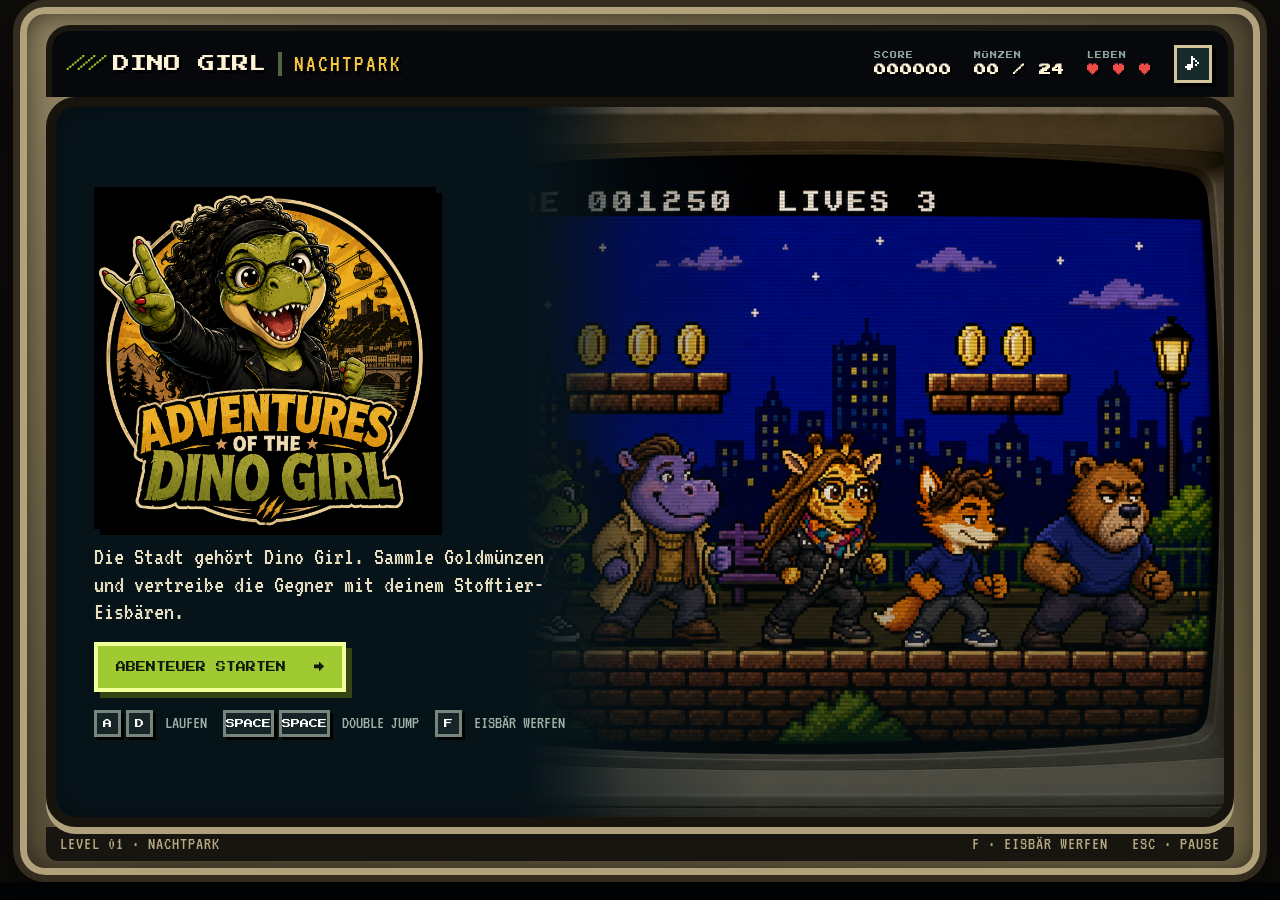
==== index.html @ 352bc821 "Initial Dino Girl game project" ====
<!doctype html>
<html lang="de">
<head>
  <meta charset="utf-8">
  <meta name="viewport" content="width=device-width,initial-scale=1,viewport-fit=cover">
  <meta name="theme-color" content="#071f28">
  <title>Adventures of the Dino Girl – Nachtpark</title>
  <meta name="description" content="Dino Girls nächtliches Stadt-Abenteuer mit Goldmünzen und Stofftier-Eisbär.">
  <link rel="preconnect" href="https://fonts.googleapis.com">
  <link rel="preconnect" href="https://fonts.gstatic.com" crossorigin>
  <link href="https://fonts.googleapis.com/css2?family=Press+Start+2P&family=VT323&display=swap" rel="stylesheet">
  <link rel="stylesheet" href="style.css">
</head>
<body>
  <main class="game-shell">
    <header class="topbar">
      <a class="brand" href="#" aria-label="Dino Girl Startseite">
        <span class="brand-claw">///</span>
        <span>DINO GIRL</span>
        <small>NACHTPARK</small>
      </a>
      <div class="hud" aria-live="polite">
        <div><span class="hud-label">SCORE</span><strong id="score">000000</strong></div>
        <div><span class="hud-label">MÜNZEN</span><strong id="crystals">00 / 00</strong></div>
        <div><span class="hud-label">LEBEN</span><strong id="hearts">♥ ♥ ♥</strong></div>
        <button id="soundBtn" class="icon-btn" aria-label="Ton umschalten">♪</button>
      </div>
    </header>

    <section class="stage" aria-label="Spielfeld">
      <canvas id="game" width="1280" height="720" tabindex="0" aria-label="Dino Girl Jump-and-Run"></canvas>

      <div id="startScreen" class="screen start-screen">
        <div class="start-copy">
          <img class="title-graphic" src="img/dino-girl-title.png" alt="Adventures of the Dino Girl">
          <p class="lead">Die Stadt gehört Dino Girl. Sammle Goldmünzen und vertreibe die Gegner mit deinem Stofftier-Eisbären.</p>
          <button id="startBtn" class="primary-btn">ABENTEUER STARTEN <span>→</span></button>
          <div class="key-hints">
            <span><kbd>A</kbd><kbd>D</kbd> LAUFEN</span>
            <span><kbd>SPACE</kbd><kbd>SPACE</kbd> DOUBLE JUMP</span>
            <span><kbd>F</kbd> EISBÄR WERFEN</span>
          </div>
        </div>
        <div class="start-art" role="img" aria-label="Dino Girl und ihre Gegner in einer nächtlichen Retro-Stadt"></div>
      </div>

      <div id="pauseScreen" class="screen compact hidden">
        <div class="panel">
          <p class="eyebrow">KURZE VERSCHNAUFPAUSE</p>
          <h2>PAUSE</h2>
          <button id="resumeBtn" class="primary-btn">WEITERSPIELEN</button>
          <button id="restartBtn" class="text-btn">LEVEL NEU STARTEN</button>
        </div>
      </div>

      <div id="winScreen" class="screen compact hidden">
        <div class="panel win-panel">
          <div class="win-badge">★</div>
          <p class="eyebrow">DAS NEST IST GERETTET!</p>
          <h2>SAURIER-STARK!</h2>
          <p id="winStats">Du hast den Nachtpark geschafft.</p>
          <button id="againBtn" class="primary-btn">NOCHMAL SPIELEN</button>
        </div>
      </div>

      <button id="pauseBtn" class="pause-btn hidden" aria-label="Spiel pausieren">Ⅱ</button>
      <div class="objective">ZIEL <span id="objectiveText">Durchquere den Nachtpark →</span></div>
      <div id="toast" class="toast hidden"></div>

      <div class="touch-controls" aria-label="Touch-Steuerung">
        <button id="leftBtn" aria-label="Nach links">←</button>
        <button id="rightBtn" aria-label="Nach rechts">→</button>
        <button id="throwBtn" class="throw" aria-label="Stofftier-Eisbär werfen">BÄR</button>
        <button id="jumpBtn" class="jump" aria-label="Springen">↑</button>
      </div>
    </section>
    <footer><span id="zoneName">LEVEL 01 · NACHTPARK</span><span>F · EISBÄR WERFEN &nbsp; ESC · PAUSE</span></footer>
  </main>
  <script src="js/jump.js"></script>
</body>
</html>
---- style.css ----
:root{--ink:#071229;--black:#020407;--cream:#fff3d5;--lime:#9fca31;--amber:#f7c742;--coral:#ef4b45;--teal:#173ea0;--line:#d5c59b}
*{box-sizing:border-box}
html,body{margin:0;min-height:100%;background:var(--black);color:var(--cream);font-family:"Press Start 2P",monospace}
body{display:grid;place-items:center;overflow:hidden;background:radial-gradient(circle at 50% 25%,#2a2419,#0e0d0a 72%)}
button{font:inherit}
.game-shell{width:min(98vw,1500px);height:min(98vh,1050px);display:grid;grid-template-rows:72px minmax(0,1fr) 34px;padding:18px 26px 14px;background:linear-gradient(145deg,#958664,#544a34 55%,#756849);border:7px solid #332c1f;border-radius:32px;box-shadow:inset 0 0 0 7px #b2a27b,inset 0 0 35px #19160f,0 24px 70px #000c}
.topbar{display:flex;justify-content:space-between;align-items:center;position:relative;z-index:5;padding:0 16px;background:#06080c;border:6px solid #1a1710;border-bottom:0;border-radius:24px 24px 0 0}
.brand{display:flex;align-items:center;gap:12px;color:var(--cream);text-decoration:none;font-size:17px;line-height:1.3;text-shadow:3px 3px #000}
.brand small{font:24px "VT323",monospace;color:var(--amber);border-left:4px solid #526348;padding-left:12px;letter-spacing:2px}
.brand-claw{color:var(--lime);letter-spacing:-6px;transform:skew(-12deg)}
.hud{display:flex;gap:22px;align-items:center}
.hud>div{display:flex;flex-direction:column;gap:5px}
.hud-label{font-size:7px;color:#8ea69c;letter-spacing:1px}
.hud strong{font-size:12px;letter-spacing:1px;text-shadow:2px 2px #000}
#hearts{color:var(--coral)}
.icon-btn,.pause-btn{width:38px;height:38px;border:3px solid var(--line);border-radius:0;background:#182b2c;color:white;cursor:pointer;box-shadow:4px 4px #000}
.stage{position:relative;overflow:hidden;border:10px solid #17140e;border-radius:30px;box-shadow:inset 0 0 0 3px #554c38,inset 0 0 45px #000,0 7px 0 #b0a17d;background:#050812}
#game{width:100%;height:100%;display:block;outline:none;image-rendering:auto}
.stage:after{content:"";position:absolute;inset:0;pointer-events:none;z-index:20;background:none;box-shadow:inset 0 0 34px #0005}
.screen{position:absolute;inset:0;z-index:10;display:flex;background:var(--ink);overflow:hidden}
.hidden{display:none!important}
.start-copy{width:49%;padding:clamp(18px,3vw,46px);display:flex;flex-direction:column;justify-content:center;position:relative;z-index:2;background:linear-gradient(90deg,#06141a 82%,transparent)}
.title-graphic{display:block;width:min(92%,390px);height:auto;max-height:38vh;object-fit:contain;object-position:left center;margin:0 0 2px;filter:drop-shadow(6px 6px 0 #000)}
.start-art{position:absolute;inset:0 0 0 29%;background:url("img/city-style-reference.png") center/cover no-repeat}
.start-art:after{content:"";position:absolute;inset:0;background:linear-gradient(90deg,#06141a 0%,transparent 44%),linear-gradient(0deg,#06141a99,transparent 50%)}
.eyebrow{font-size:8px;color:var(--lime);letter-spacing:1px;margin:0 0 14px}
.lead{max-width:460px;font:25px/1.1 "VT323",monospace;color:#e7dec1;margin:12px 0 16px}
.primary-btn{border:4px solid #efff9a;border-radius:0;padding:14px 18px;background:var(--lime);color:#101a0d;font-size:10px;line-height:1.4;box-shadow:6px 6px 0 #344413;cursor:pointer;width:max-content;text-transform:uppercase}
.primary-btn:hover{background:#d8f34b;transform:translate(-2px,-2px);box-shadow:8px 8px 0 #344413}
.primary-btn:active{transform:translate(4px,4px);box-shadow:2px 2px 0 #344413}
.primary-btn span{margin-left:18px}
.key-hints{display:flex;flex-wrap:wrap;gap:12px 16px;margin-top:18px;font:18px "VT323",monospace;color:#9fb2a8}
kbd{display:inline-grid;place-items:center;min-width:27px;height:27px;margin-right:5px;border:3px solid #75877d;border-radius:0;background:#162427;color:white;box-shadow:3px 3px #000;font:9px "Press Start 2P"}
.compact{align-items:center;justify-content:center;background:#02090de6}
.panel{text-align:center;padding:42px;min-width:min(460px,90%);border:4px solid var(--line);border-radius:0;background:#0c292c;box-shadow:10px 10px 0 #000}
.panel h2{font-size:30px;line-height:1.4;margin:0 0 20px;color:var(--amber);text-shadow:4px 4px #000}
.panel .primary-btn{margin:12px auto;display:block}
.text-btn{background:none;border:0;color:#a8c0bd;cursor:pointer;margin-top:14px;font-size:8px}
.win-badge{margin:-72px auto 18px;width:64px;height:64px;display:grid;place-items:center;background:var(--amber);color:var(--ink);font-size:28px;border:4px solid #ffe386;box-shadow:5px 5px #000}
.win-panel{border-color:var(--amber)}.win-panel p:not(.eyebrow){font:24px "VT323";color:#dce2c2}
.pause-btn{position:absolute;z-index:5;right:16px;top:16px}
.objective{position:absolute;z-index:4;left:18px;top:16px;font-size:7px;color:var(--lime);background:#06171de6;padding:10px 12px;border:3px solid #6a7c5b;box-shadow:4px 4px #000}
.objective span{color:white;margin-left:8px}
.toast{position:absolute;z-index:7;left:50%;top:18%;transform:translateX(-50%);padding:12px 16px;border:3px solid var(--amber);background:#07161d;color:var(--amber);font-size:9px;box-shadow:5px 5px #000;animation:pop .2s steps(2)}
@keyframes pop{from{transform:translate(-50%,-12px);opacity:0}}
.touch-controls{position:absolute;z-index:6;inset:auto 18px 16px;display:none;justify-content:space-between;pointer-events:none}
.touch-controls button{pointer-events:auto;width:58px;height:58px;border:4px solid #cfc994;border-radius:0;background:#0a2025dd;color:white;font-size:18px;box-shadow:4px 4px #000}
.touch-controls #rightBtn{margin-right:auto;margin-left:10px}.touch-controls .jump{background:#a7ca32dd;color:#081318}.touch-controls .throw{margin-right:10px;background:#f1ead7dd;color:#281d16;font-size:8px}
footer{display:flex;align-items:center;justify-content:space-between;padding:0 14px;background:#17150f;font:18px "VT323",monospace;color:#b7aa83;letter-spacing:1px;border-radius:0 0 12px 12px}
@media (pointer:coarse),(max-width:800px){.touch-controls{display:flex}.key-hints,footer span:last-child{display:none}.game-shell{width:100vw;height:100vh;padding:0;grid-template-rows:56px minmax(0,1fr) 22px;border:0;border-radius:0}.stage{border:4px solid #17140e;border-left:0;border-right:0;border-radius:0}.topbar{padding:0 10px;border:0;border-radius:0}.brand{font-size:12px}.brand small{display:none}.hud{gap:10px}.hud-label{display:none}.hud strong{font-size:9px}.start-copy{width:100%;padding:14px 18px;justify-content:flex-end;background:linear-gradient(0deg,#06141a 29%,transparent 80%)}.start-art{inset:0;background-position:58% center}.start-art:after{background:linear-gradient(0deg,#06141a 5%,transparent 72%)}.title-graphic{width:min(58vw,250px);max-height:30vh;margin:0}.lead{font-size:18px;margin:6px 0 8px;max-width:420px}.primary-btn{font-size:8px;padding:10px 12px}.objective{top:10px;left:10px}}
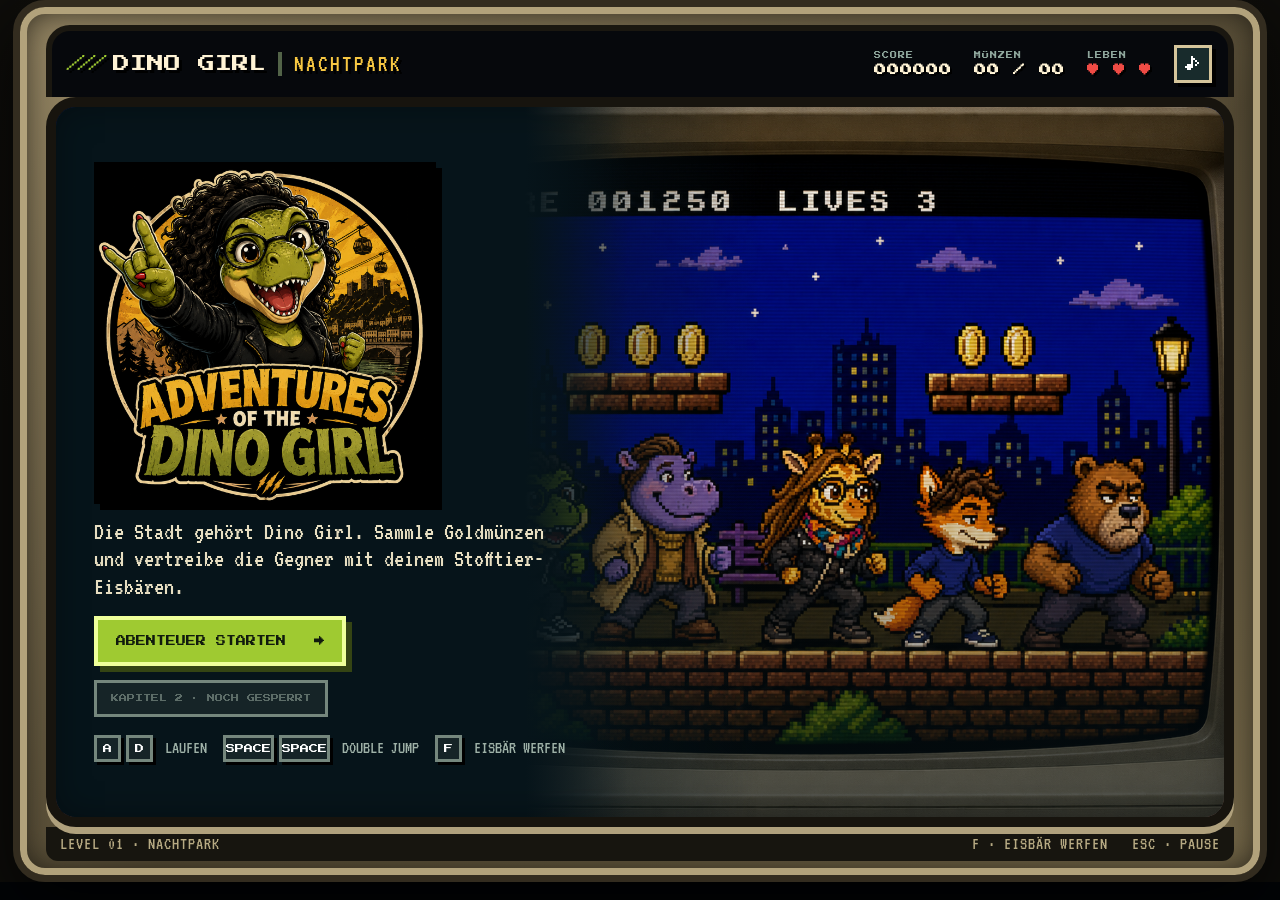
==== commit 51bdff43: "Kapitel 2: Das verschwundene Ei - Engine auf Kapitel umgebaut, Level-Daten nach js/levels.js ausgela" ====
--- a/index.html
+++ b/index.html
@@ -17,7 +17,7 @@
       <a class="brand" href="#" aria-label="Dino Girl Startseite">
         <span class="brand-claw">///</span>
         <span>DINO GIRL</span>
-        <small>NACHTPARK</small>
+        <small id="brandSub">NACHTPARK</small>
       </a>
       <div class="hud" aria-live="polite">
         <div><span class="hud-label">SCORE</span><strong id="score">000000</strong></div>
@@ -35,6 +35,7 @@
           <img class="title-graphic" src="img/dino-girl-title.png" alt="Adventures of the Dino Girl">
           <p class="lead">Die Stadt gehört Dino Girl. Sammle Goldmünzen und vertreibe die Gegner mit deinem Stofftier-Eisbären.</p>
           <button id="startBtn" class="primary-btn">ABENTEUER STARTEN <span>→</span></button>
+          <button id="chapter2Btn" class="secondary-btn" disabled>KAPITEL 2 · NOCH GESPERRT</button>
           <div class="key-hints">
             <span><kbd>A</kbd><kbd>D</kbd> LAUFEN</span>
             <span><kbd>SPACE</kbd><kbd>SPACE</kbd> DOUBLE JUMP</span>
@@ -56,10 +57,11 @@
       <div id="winScreen" class="screen compact hidden">
         <div class="panel win-panel">
           <div class="win-badge">★</div>
-          <p class="eyebrow">DAS NEST IST GERETTET!</p>
-          <h2>SAURIER-STARK!</h2>
+          <p id="winEyebrow" class="eyebrow">DAS NEST IST GERETTET!</p>
+          <h2 id="winTitle">SAURIER-STARK!</h2>
           <p id="winStats">Du hast den Nachtpark geschafft.</p>
-          <button id="againBtn" class="primary-btn">NOCHMAL SPIELEN</button>
+          <button id="nextBtn" class="primary-btn hidden">WEITER: KAPITEL 2 <span>→</span></button>
+          <button id="againBtn" class="text-btn">NOCHMAL SPIELEN</button>
         </div>
       </div>
 
@@ -76,6 +78,7 @@
     </section>
     <footer><span id="zoneName">LEVEL 01 · NACHTPARK</span><span>F · EISBÄR WERFEN &nbsp; ESC · PAUSE</span></footer>
   </main>
+  <script src="js/levels.js"></script>
   <script src="js/jump.js"></script>
 </body>
 </html>
--- a/style.css
+++ b/style.css
@@ -29,6 +29,10 @@
 .primary-btn:hover{background:#d8f34b;transform:translate(-2px,-2px);box-shadow:8px 8px 0 #344413}
 .primary-btn:active{transform:translate(4px,4px);box-shadow:2px 2px 0 #344413}
 .primary-btn span{margin-left:18px}
+.secondary-btn{margin-top:14px;border:3px solid #75877d;border-radius:0;padding:10px 14px;background:#162427;color:var(--amber);font-size:8px;line-height:1.4;box-shadow:4px 4px 0 #000;cursor:pointer;width:max-content}
+.secondary-btn span{margin-left:12px}
+.secondary-btn:hover:not(:disabled){border-color:var(--amber);transform:translate(-2px,-2px);box-shadow:6px 6px 0 #000}
+.secondary-btn:disabled{color:#5d6d68;cursor:not-allowed;box-shadow:none}
 .key-hints{display:flex;flex-wrap:wrap;gap:12px 16px;margin-top:18px;font:18px "VT323",monospace;color:#9fb2a8}
 kbd{display:inline-grid;place-items:center;min-width:27px;height:27px;margin-right:5px;border:3px solid #75877d;border-radius:0;background:#162427;color:white;box-shadow:3px 3px #000;font:9px "Press Start 2P"}
 .compact{align-items:center;justify-content:center;background:#02090de6}
@@ -47,4 +51,4 @@
 .touch-controls button{pointer-events:auto;width:58px;height:58px;border:4px solid #cfc994;border-radius:0;background:#0a2025dd;color:white;font-size:18px;box-shadow:4px 4px #000}
 .touch-controls #rightBtn{margin-right:auto;margin-left:10px}.touch-controls .jump{background:#a7ca32dd;color:#081318}.touch-controls .throw{margin-right:10px;background:#f1ead7dd;color:#281d16;font-size:8px}
 footer{display:flex;align-items:center;justify-content:space-between;padding:0 14px;background:#17150f;font:18px "VT323",monospace;color:#b7aa83;letter-spacing:1px;border-radius:0 0 12px 12px}
-@media (pointer:coarse),(max-width:800px){.touch-controls{display:flex}.key-hints,footer span:last-child{display:none}.game-shell{width:100vw;height:100vh;padding:0;grid-template-rows:56px minmax(0,1fr) 22px;border:0;border-radius:0}.stage{border:4px solid #17140e;border-left:0;border-right:0;border-radius:0}.topbar{padding:0 10px;border:0;border-radius:0}.brand{font-size:12px}.brand small{display:none}.hud{gap:10px}.hud-label{display:none}.hud strong{font-size:9px}.start-copy{width:100%;padding:14px 18px;justify-content:flex-end;background:linear-gradient(0deg,#06141a 29%,transparent 80%)}.start-art{inset:0;background-position:58% center}.start-art:after{background:linear-gradient(0deg,#06141a 5%,transparent 72%)}.title-graphic{width:min(58vw,250px);max-height:30vh;margin:0}.lead{font-size:18px;margin:6px 0 8px;max-width:420px}.primary-btn{font-size:8px;padding:10px 12px}.objective{top:10px;left:10px}}
+@media (pointer:coarse),(max-width:800px){.secondary-btn{font-size:7px;padding:8px 10px;margin-top:8px}.touch-controls{display:flex}.key-hints,footer span:last-child{display:none}.game-shell{width:100vw;height:100vh;padding:0;grid-template-rows:56px minmax(0,1fr) 22px;border:0;border-radius:0}.stage{border:4px solid #17140e;border-left:0;border-right:0;border-radius:0}.topbar{padding:0 10px;border:0;border-radius:0}.brand{font-size:12px}.brand small{display:none}.hud{gap:10px}.hud-label{display:none}.hud strong{font-size:9px}.start-copy{width:100%;padding:14px 18px;justify-content:flex-end;background:linear-gradient(0deg,#06141a 29%,transparent 80%)}.start-art{inset:0;background-position:58% center}.start-art:after{background:linear-gradient(0deg,#06141a 5%,transparent 72%)}.title-graphic{width:min(58vw,250px);max-height:30vh;margin:0}.lead{font-size:18px;margin:6px 0 8px;max-width:420px}.primary-btn{font-size:8px;padding:10px 12px}.objective{top:10px;left:10px}}
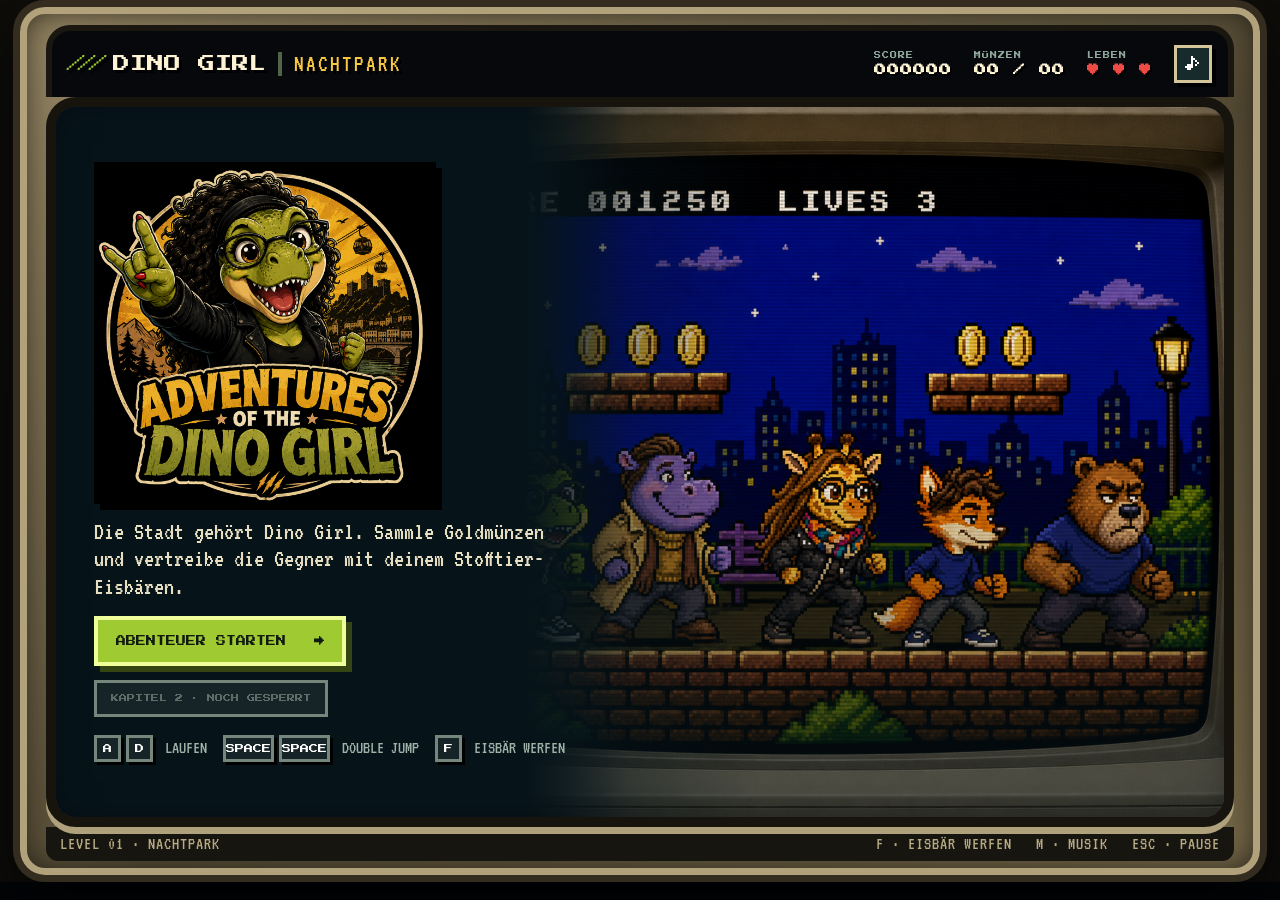
==== commit e5da70ac: "Chiptune-Soundtrack und Kolkrabe of Doom als Checkpoint-Bote - js/music.js: WebAudio-Step-Sequencer " ====
--- a/index.html
+++ b/index.html
@@ -76,9 +76,10 @@
         <button id="jumpBtn" class="jump" aria-label="Springen">↑</button>
       </div>
     </section>
-    <footer><span id="zoneName">LEVEL 01 · NACHTPARK</span><span>F · EISBÄR WERFEN &nbsp; ESC · PAUSE</span></footer>
+    <footer><span id="zoneName">LEVEL 01 · NACHTPARK</span><span>F · EISBÄR WERFEN &nbsp; M · MUSIK &nbsp; ESC · PAUSE</span></footer>
   </main>
   <script src="js/levels.js"></script>
+  <script src="js/music.js"></script>
   <script src="js/jump.js"></script>
 </body>
 </html>
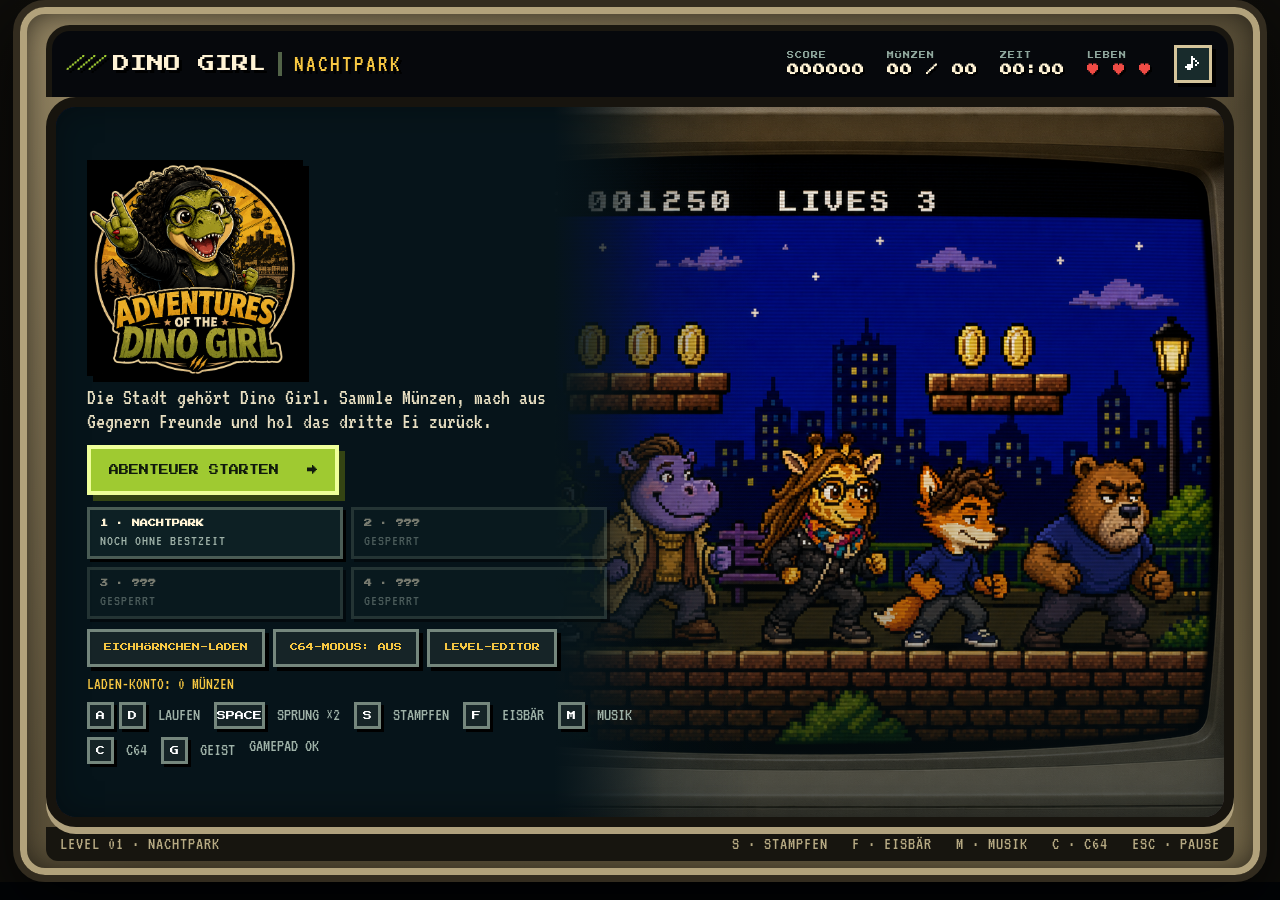
==== commit ca9ee5e4: "Kapitel 3 und 4, Laden, Editor, C64-Modus und vieles mehr Spielmechanik - Stampf-Attacke (S/runter i" ====
--- a/index.html
+++ b/index.html
@@ -4,11 +4,12 @@
   <meta charset="utf-8">
   <meta name="viewport" content="width=device-width,initial-scale=1,viewport-fit=cover">
   <meta name="theme-color" content="#071f28">
-  <title>Adventures of the Dino Girl – Nachtpark</title>
-  <meta name="description" content="Dino Girls nächtliches Stadt-Abenteuer mit Goldmünzen und Stofftier-Eisbär.">
+  <title>Adventures of the Dino Girl</title>
+  <meta name="description" content="Dino Girls nächtliches Stadt-Abenteuer mit Goldmünzen, Stofftier-Eisbär, Kolkrabe und Baby-Dino.">
   <link rel="preconnect" href="https://fonts.googleapis.com">
   <link rel="preconnect" href="https://fonts.gstatic.com" crossorigin>
   <link href="https://fonts.googleapis.com/css2?family=Press+Start+2P&family=VT323&display=swap" rel="stylesheet">
+  <link rel="icon" href="img/dino-girl-sprite.png">
   <link rel="stylesheet" href="style.css">
 </head>
 <body>
@@ -22,6 +23,7 @@
       <div class="hud" aria-live="polite">
         <div><span class="hud-label">SCORE</span><strong id="score">000000</strong></div>
         <div><span class="hud-label">MÜNZEN</span><strong id="crystals">00 / 00</strong></div>
+        <div><span class="hud-label">ZEIT</span><strong id="timeVal">00:00</strong></div>
         <div><span class="hud-label">LEBEN</span><strong id="hearts">♥ ♥ ♥</strong></div>
         <button id="soundBtn" class="icon-btn" aria-label="Ton umschalten">♪</button>
       </div>
@@ -33,16 +35,27 @@
       <div id="startScreen" class="screen start-screen">
         <div class="start-copy">
           <img class="title-graphic" src="img/dino-girl-title.png" alt="Adventures of the Dino Girl">
-          <p class="lead">Die Stadt gehört Dino Girl. Sammle Goldmünzen und vertreibe die Gegner mit deinem Stofftier-Eisbären.</p>
+          <p class="lead">Die Stadt gehört Dino Girl. Sammle Münzen, mach aus Gegnern Freunde und hol das dritte Ei zurück.</p>
           <button id="startBtn" class="primary-btn">ABENTEUER STARTEN <span>→</span></button>
-          <button id="chapter2Btn" class="secondary-btn" disabled>KAPITEL 2 · NOCH GESPERRT</button>
+          <div id="chapterList" class="chapter-list" aria-label="Kapitelauswahl"></div>
+          <div class="menu-row">
+            <button class="secondary-btn open-shop">EICHHÖRNCHEN-LADEN</button>
+            <button class="secondary-btn c64-toggle">C64-MODUS: AUS</button>
+            <a class="secondary-btn" href="editor.html">LEVEL-EDITOR</a>
+          </div>
+          <p id="walletInfo" class="wallet-info"></p>
           <div class="key-hints">
             <span><kbd>A</kbd><kbd>D</kbd> LAUFEN</span>
-            <span><kbd>SPACE</kbd><kbd>SPACE</kbd> DOUBLE JUMP</span>
-            <span><kbd>F</kbd> EISBÄR WERFEN</span>
+            <span><kbd>SPACE</kbd> SPRUNG ×2</span>
+            <span><kbd>S</kbd> STAMPFEN</span>
+            <span><kbd>F</kbd> EISBÄR</span>
+            <span><kbd>M</kbd> MUSIK</span>
+            <span><kbd>C</kbd> C64</span>
+            <span><kbd>G</kbd> GEIST</span>
+            <span>GAMEPAD OK</span>
           </div>
         </div>
-        <div class="start-art" role="img" aria-label="Dino Girl und ihre Gegner in einer nächtlichen Retro-Stadt"></div>
+        <div class="start-art" role="img" aria-label="Dino Girl und ihre Freunde in einer nächtlichen Retro-Stadt"></div>
       </div>
 
       <div id="pauseScreen" class="screen compact hidden">
@@ -50,7 +63,9 @@
           <p class="eyebrow">KURZE VERSCHNAUFPAUSE</p>
           <h2>PAUSE</h2>
           <button id="resumeBtn" class="primary-btn">WEITERSPIELEN</button>
-          <button id="restartBtn" class="text-btn">LEVEL NEU STARTEN</button>
+          <button class="secondary-btn c64-toggle">C64-MODUS: AUS</button>
+          <button id="restartBtn" class="text-btn">ZUM CHECKPOINT</button>
+          <button class="text-btn to-title">ZUM TITELBILDSCHIRM</button>
         </div>
       </div>
 
@@ -60,10 +75,30 @@
           <p id="winEyebrow" class="eyebrow">DAS NEST IST GERETTET!</p>
           <h2 id="winTitle">SAURIER-STARK!</h2>
           <p id="winStats">Du hast den Nachtpark geschafft.</p>
+          <p id="winBest" class="win-best"></p>
           <button id="nextBtn" class="primary-btn hidden">WEITER: KAPITEL 2 <span>→</span></button>
+          <button class="secondary-btn open-shop">ZUM EICHHÖRNCHEN-LADEN</button>
           <button id="againBtn" class="text-btn">NOCHMAL SPIELEN</button>
+          <button class="text-btn to-title">ZUM TITELBILDSCHIRM</button>
         </div>
       </div>
+
+      <div id="shopScreen" class="screen compact hidden">
+        <div class="panel shop-panel">
+          <div class="shop-head">
+            <div class="squirrel" role="img" aria-label="Das Eichhörnchen hinter dem Ladentisch"></div>
+            <div>
+              <p class="eyebrow">EICHHÖRNCHEN-LADEN</p>
+              <p id="shopSay" class="shop-say"></p>
+              <p class="shop-wallet">KONTO: <strong id="shopWallet">0 MÜNZEN</strong></p>
+            </div>
+          </div>
+          <div id="shopItems" class="shop-items"></div>
+          <button id="shopClose" class="primary-btn">FERTIG</button>
+        </div>
+      </div>
+
+      <div id="c64Load" class="screen c64-load hidden"><pre id="c64Text"></pre></div>
 
       <button id="pauseBtn" class="pause-btn hidden" aria-label="Spiel pausieren">Ⅱ</button>
       <div class="objective">ZIEL <span id="objectiveText">Durchquere den Nachtpark →</span></div>
@@ -72,11 +107,12 @@
       <div class="touch-controls" aria-label="Touch-Steuerung">
         <button id="leftBtn" aria-label="Nach links">←</button>
         <button id="rightBtn" aria-label="Nach rechts">→</button>
+        <button id="downBtn" class="down" aria-label="Stampfen">↓</button>
         <button id="throwBtn" class="throw" aria-label="Stofftier-Eisbär werfen">BÄR</button>
         <button id="jumpBtn" class="jump" aria-label="Springen">↑</button>
       </div>
     </section>
-    <footer><span id="zoneName">LEVEL 01 · NACHTPARK</span><span>F · EISBÄR WERFEN &nbsp; M · MUSIK &nbsp; ESC · PAUSE</span></footer>
+    <footer><span id="zoneName">LEVEL 01 · NACHTPARK</span><span>S · STAMPFEN &nbsp; F · EISBÄR &nbsp; M · MUSIK &nbsp; C · C64 &nbsp; ESC · PAUSE</span></footer>
   </main>
   <script src="js/levels.js"></script>
   <script src="js/music.js"></script>
--- a/style.css
+++ b/style.css
@@ -19,12 +19,12 @@
 .stage:after{content:"";position:absolute;inset:0;pointer-events:none;z-index:20;background:none;box-shadow:inset 0 0 34px #0005}
 .screen{position:absolute;inset:0;z-index:10;display:flex;background:var(--ink);overflow:hidden}
 .hidden{display:none!important}
-.start-copy{width:49%;padding:clamp(18px,3vw,46px);display:flex;flex-direction:column;justify-content:center;position:relative;z-index:2;background:linear-gradient(90deg,#06141a 82%,transparent)}
-.title-graphic{display:block;width:min(92%,390px);height:auto;max-height:38vh;object-fit:contain;object-position:left center;margin:0 0 2px;filter:drop-shadow(6px 6px 0 #000)}
+.start-copy{width:52%;padding:clamp(14px,2.4vw,36px);display:flex;flex-direction:column;justify-content:center;overflow-y:auto;position:relative;z-index:2;background:linear-gradient(90deg,#06141a 82%,transparent)}
+.title-graphic{display:block;width:min(80%,300px);height:auto;max-height:24vh;object-fit:contain;object-position:left center;margin:0 0 2px;filter:drop-shadow(6px 6px 0 #000)}
 .start-art{position:absolute;inset:0 0 0 29%;background:url("img/city-style-reference.png") center/cover no-repeat}
 .start-art:after{content:"";position:absolute;inset:0;background:linear-gradient(90deg,#06141a 0%,transparent 44%),linear-gradient(0deg,#06141a99,transparent 50%)}
 .eyebrow{font-size:8px;color:var(--lime);letter-spacing:1px;margin:0 0 14px}
-.lead{max-width:460px;font:25px/1.1 "VT323",monospace;color:#e7dec1;margin:12px 0 16px}
+.lead{max-width:460px;font:22px/1.05 "VT323",monospace;color:#e7dec1;margin:8px 0 12px}
 .primary-btn{border:4px solid #efff9a;border-radius:0;padding:14px 18px;background:var(--lime);color:#101a0d;font-size:10px;line-height:1.4;box-shadow:6px 6px 0 #344413;cursor:pointer;width:max-content;text-transform:uppercase}
 .primary-btn:hover{background:#d8f34b;transform:translate(-2px,-2px);box-shadow:8px 8px 0 #344413}
 .primary-btn:active{transform:translate(4px,4px);box-shadow:2px 2px 0 #344413}
@@ -33,7 +33,7 @@
 .secondary-btn span{margin-left:12px}
 .secondary-btn:hover:not(:disabled){border-color:var(--amber);transform:translate(-2px,-2px);box-shadow:6px 6px 0 #000}
 .secondary-btn:disabled{color:#5d6d68;cursor:not-allowed;box-shadow:none}
-.key-hints{display:flex;flex-wrap:wrap;gap:12px 16px;margin-top:18px;font:18px "VT323",monospace;color:#9fb2a8}
+.key-hints{display:flex;flex-wrap:wrap;gap:8px 14px;margin-top:10px;font:18px "VT323",monospace;color:#9fb2a8}
 kbd{display:inline-grid;place-items:center;min-width:27px;height:27px;margin-right:5px;border:3px solid #75877d;border-radius:0;background:#162427;color:white;box-shadow:3px 3px #000;font:9px "Press Start 2P"}
 .compact{align-items:center;justify-content:center;background:#02090de6}
 .panel{text-align:center;padding:42px;min-width:min(460px,90%);border:4px solid var(--line);border-radius:0;background:#0c292c;box-shadow:10px 10px 0 #000}
@@ -47,8 +47,39 @@
 .objective span{color:white;margin-left:8px}
 .toast{position:absolute;z-index:7;left:50%;top:18%;transform:translateX(-50%);padding:12px 16px;border:3px solid var(--amber);background:#07161d;color:var(--amber);font-size:9px;box-shadow:5px 5px #000;animation:pop .2s steps(2)}
 @keyframes pop{from{transform:translate(-50%,-12px);opacity:0}}
+
+.chapter-list{display:grid;grid-template-columns:repeat(2,minmax(0,1fr));gap:8px;margin-top:12px;max-width:520px}
+.chapter-btn{display:flex;flex-direction:column;gap:5px;text-align:left;border:3px solid #4a5c55;background:#0d2024;color:var(--cream);padding:8px 10px;font-size:8px;line-height:1.3;cursor:pointer;box-shadow:3px 3px 0 #000}
+.chapter-btn span{font:15px "VT323",monospace;color:#9fb2a8;letter-spacing:1px}
+.chapter-btn:hover:not(:disabled){border-color:var(--amber);transform:translate(-1px,-1px)}
+.chapter-btn:disabled{opacity:.45;cursor:not-allowed}
+.menu-row{display:flex;flex-wrap:wrap;gap:8px;margin-top:10px}
+.menu-row .secondary-btn{margin-top:0;text-decoration:none}
+.wallet-info{font:17px "VT323",monospace;color:var(--amber);margin:8px 0 0}
+.win-best{font:20px "VT323",monospace!important;color:var(--amber)!important;margin:0 0 6px}
+.panel .secondary-btn{margin:8px auto;display:block}
+.shop-panel{max-width:min(720px,94%);width:720px;padding:26px;text-align:left;max-height:92%;overflow-y:auto}
+.shop-head{display:flex;gap:20px;align-items:center;margin-bottom:14px}
+.squirrel{flex:none;width:120px;height:128px;background:url("img/eichhoernchen.png") 0 0/240px 128px no-repeat;image-rendering:pixelated;filter:drop-shadow(4px 4px 0 #000)}
+.squirrel.bite{animation:bite .35s steps(1) 2}
+@keyframes bite{0%{background-position:-120px 0}50%{background-position:0 0}}
+.shop-say{font:24px/1.1 "VT323",monospace;color:var(--cream);margin:0 0 8px}
+.shop-wallet{font-size:9px;color:#9fb2a8;margin:0}.shop-wallet strong{color:var(--amber)}
+.shop-items{display:grid;gap:8px;margin-bottom:14px}
+.shop-item{display:flex;align-items:center;justify-content:space-between;gap:12px;padding:10px 12px;border:3px solid #3e5550;background:#0a1c20}
+.shop-item strong{display:block;font-size:9px;color:var(--amber);margin-bottom:4px}
+.shop-item span{font:18px "VT323",monospace;color:#c9cdb4}
+.shop-item .secondary-btn{margin:0;flex:none}
+.shop-item.owned{border-color:#6a7c5b}
+.c64-load{background:#40318d;border:28px solid #7869c4;align-items:flex-start;justify-content:flex-start;z-index:30;animation:raster .12s steps(2) infinite}
+.c64-load pre{margin:24px;font:16px/1.5 "Press Start 2P",monospace;color:#7869c4;white-space:pre-wrap}
+@keyframes raster{0%{border-color:#7869c4}50%{border-color:#a8d0ff}}
+body.c64 .stage{border-color:#40318d;box-shadow:inset 0 0 0 3px #7869c4,0 7px 0 #b0a17d}
+body.c64 .stage:before{content:"";position:absolute;inset:0;z-index:3;pointer-events:none;background:repeating-linear-gradient(0deg,rgba(0,0,0,.22) 0 2px,transparent 2px 4px)}
+body.c64 #game{image-rendering:pixelated}
+.touch-controls .down{margin-right:10px;background:#28405add}
 .touch-controls{position:absolute;z-index:6;inset:auto 18px 16px;display:none;justify-content:space-between;pointer-events:none}
 .touch-controls button{pointer-events:auto;width:58px;height:58px;border:4px solid #cfc994;border-radius:0;background:#0a2025dd;color:white;font-size:18px;box-shadow:4px 4px #000}
 .touch-controls #rightBtn{margin-right:auto;margin-left:10px}.touch-controls .jump{background:#a7ca32dd;color:#081318}.touch-controls .throw{margin-right:10px;background:#f1ead7dd;color:#281d16;font-size:8px}
 footer{display:flex;align-items:center;justify-content:space-between;padding:0 14px;background:#17150f;font:18px "VT323",monospace;color:#b7aa83;letter-spacing:1px;border-radius:0 0 12px 12px}
-@media (pointer:coarse),(max-width:800px){.secondary-btn{font-size:7px;padding:8px 10px;margin-top:8px}.touch-controls{display:flex}.key-hints,footer span:last-child{display:none}.game-shell{width:100vw;height:100vh;padding:0;grid-template-rows:56px minmax(0,1fr) 22px;border:0;border-radius:0}.stage{border:4px solid #17140e;border-left:0;border-right:0;border-radius:0}.topbar{padding:0 10px;border:0;border-radius:0}.brand{font-size:12px}.brand small{display:none}.hud{gap:10px}.hud-label{display:none}.hud strong{font-size:9px}.start-copy{width:100%;padding:14px 18px;justify-content:flex-end;background:linear-gradient(0deg,#06141a 29%,transparent 80%)}.start-art{inset:0;background-position:58% center}.start-art:after{background:linear-gradient(0deg,#06141a 5%,transparent 72%)}.title-graphic{width:min(58vw,250px);max-height:30vh;margin:0}.lead{font-size:18px;margin:6px 0 8px;max-width:420px}.primary-btn{font-size:8px;padding:10px 12px}.objective{top:10px;left:10px}}
+@media (pointer:coarse),(max-width:800px){.chapter-list{grid-template-columns:1fr 1fr;gap:5px}.chapter-btn{padding:5px 6px;font-size:6px}.chapter-btn span{font-size:12px}.menu-row .secondary-btn{font-size:6px;padding:6px 8px}.wallet-info{display:none}.hud>div:nth-child(3){display:none}.shop-head{gap:10px}.squirrel{width:72px;height:77px;background-size:144px 77px}@keyframes bite{0%{background-position:-72px 0}50%{background-position:0 0}}.secondary-btn{font-size:7px;padding:8px 10px;margin-top:8px}.touch-controls{display:flex}.key-hints,footer span:last-child{display:none}.game-shell{width:100vw;height:100vh;padding:0;grid-template-rows:56px minmax(0,1fr) 22px;border:0;border-radius:0}.stage{border:4px solid #17140e;border-left:0;border-right:0;border-radius:0}.topbar{padding:0 10px;border:0;border-radius:0}.brand{font-size:12px}.brand small{display:none}.hud{gap:10px}.hud-label{display:none}.hud strong{font-size:9px}.start-copy{width:100%;padding:14px 18px;justify-content:flex-end;background:linear-gradient(0deg,#06141a 29%,transparent 80%)}.start-art{inset:0;background-position:58% center}.start-art:after{background:linear-gradient(0deg,#06141a 5%,transparent 72%)}.title-graphic{width:min(58vw,250px);max-height:30vh;margin:0}.lead{font-size:18px;margin:6px 0 8px;max-width:420px}.primary-btn{font-size:8px;padding:10px 12px}.objective{top:10px;left:10px}}
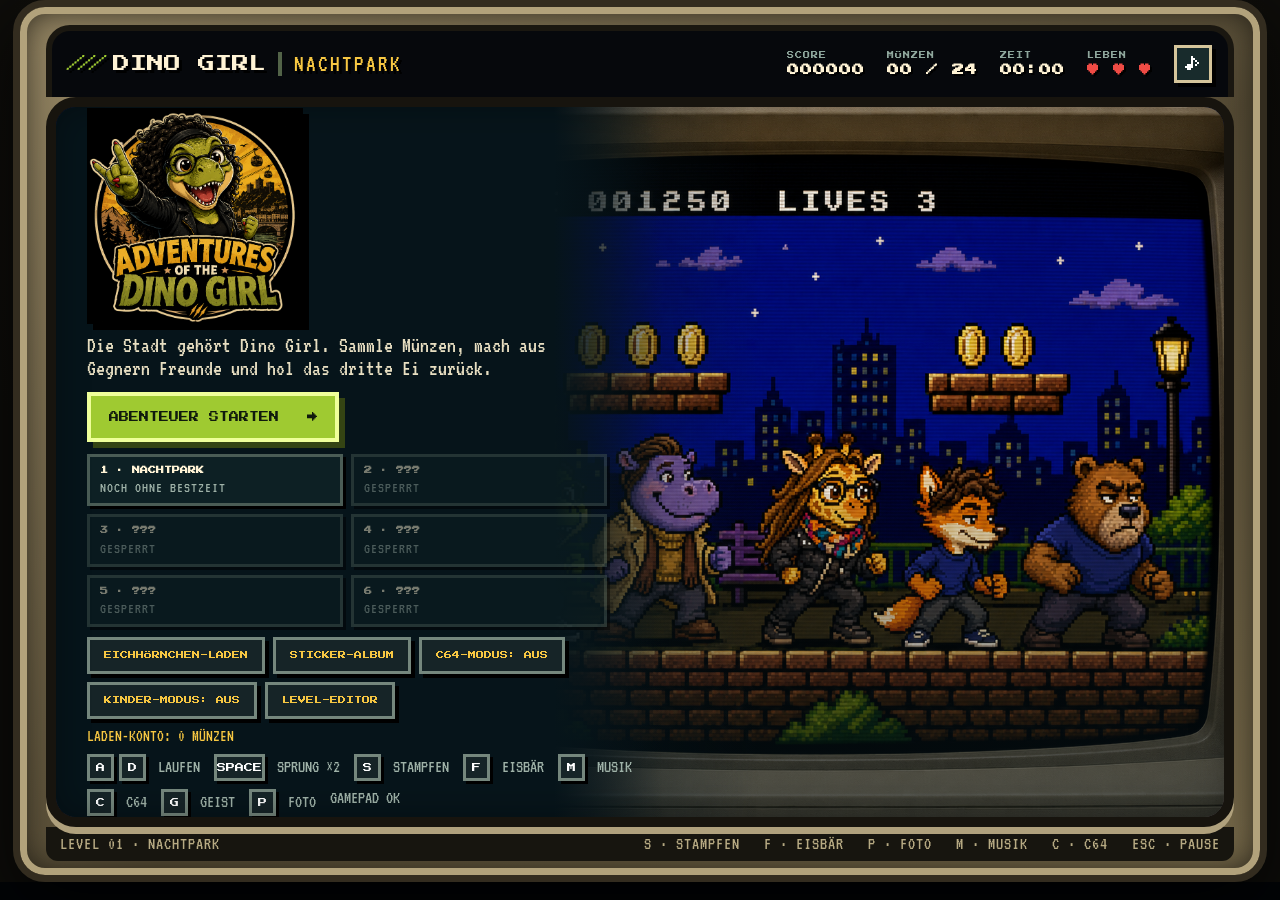
==== commit 9980d651: "Kapitel 5 und 6, helfende Freunde, Wetter, Sticker, Fotos, Kinder-Modus - Kapitel 5 "Der Kuchen-Klau" ====
--- a/index.html
+++ b/index.html
@@ -40,7 +40,9 @@
           <div id="chapterList" class="chapter-list" aria-label="Kapitelauswahl"></div>
           <div class="menu-row">
             <button class="secondary-btn open-shop">EICHHÖRNCHEN-LADEN</button>
+            <button class="secondary-btn open-album">STICKER-ALBUM</button>
             <button class="secondary-btn c64-toggle">C64-MODUS: AUS</button>
+            <button class="secondary-btn kids-toggle">KINDER-MODUS: AUS</button>
             <a class="secondary-btn" href="editor.html">LEVEL-EDITOR</a>
           </div>
           <p id="walletInfo" class="wallet-info"></p>
@@ -52,6 +54,7 @@
             <span><kbd>M</kbd> MUSIK</span>
             <span><kbd>C</kbd> C64</span>
             <span><kbd>G</kbd> GEIST</span>
+            <span><kbd>P</kbd> FOTO</span>
             <span>GAMEPAD OK</span>
           </div>
         </div>
@@ -63,7 +66,9 @@
           <p class="eyebrow">KURZE VERSCHNAUFPAUSE</p>
           <h2>PAUSE</h2>
           <button id="resumeBtn" class="primary-btn">WEITERSPIELEN</button>
+          <button id="photoBtn" class="secondary-btn">FOTOMODUS</button>
           <button class="secondary-btn c64-toggle">C64-MODUS: AUS</button>
+          <button class="secondary-btn kids-toggle">KINDER-MODUS: AUS</button>
           <button id="restartBtn" class="text-btn">ZUM CHECKPOINT</button>
           <button class="text-btn to-title">ZUM TITELBILDSCHIRM</button>
         </div>
@@ -78,6 +83,7 @@
           <p id="winBest" class="win-best"></p>
           <button id="nextBtn" class="primary-btn hidden">WEITER: KAPITEL 2 <span>→</span></button>
           <button class="secondary-btn open-shop">ZUM EICHHÖRNCHEN-LADEN</button>
+          <button class="secondary-btn open-album">STICKER-ALBUM</button>
           <button id="againBtn" class="text-btn">NOCHMAL SPIELEN</button>
           <button class="text-btn to-title">ZUM TITELBILDSCHIRM</button>
         </div>
@@ -98,6 +104,24 @@
         </div>
       </div>
 
+      <div id="albumScreen" class="screen compact hidden">
+        <div class="panel album-panel">
+          <p class="eyebrow">STICKER-ALBUM</p>
+          <h2 id="albumCount">0 / 26 STICKER</h2>
+          <div id="albumGrid" class="album-grid"></div>
+          <button id="albumClose" class="primary-btn">ZURÜCK</button>
+        </div>
+      </div>
+
+      <div id="photoBar" class="photo-bar hidden">
+        <strong>FOTOMODUS</strong>
+        <span>← → KAMERA · F FILTER · R RAHMEN · ENTER FOTO · P ZURÜCK</span>
+        <span id="photoInfo"></span>
+        <button id="photoSave" class="secondary-btn">FOTO SPEICHERN</button>
+        <button id="photoExit" class="secondary-btn">ZURÜCK</button>
+      </div>
+      <div id="stickerPop" class="sticker-pop hidden"></div>
+
       <div id="c64Load" class="screen c64-load hidden"><pre id="c64Text"></pre></div>
 
       <button id="pauseBtn" class="pause-btn hidden" aria-label="Spiel pausieren">Ⅱ</button>
@@ -112,8 +136,9 @@
         <button id="jumpBtn" class="jump" aria-label="Springen">↑</button>
       </div>
     </section>
-    <footer><span id="zoneName">LEVEL 01 · NACHTPARK</span><span>S · STAMPFEN &nbsp; F · EISBÄR &nbsp; M · MUSIK &nbsp; C · C64 &nbsp; ESC · PAUSE</span></footer>
+    <footer><span id="zoneName">LEVEL 01 · NACHTPARK</span><span>S · STAMPFEN &nbsp; F · EISBÄR &nbsp; P · FOTO &nbsp; M · MUSIK &nbsp; C · C64 &nbsp; ESC · PAUSE</span></footer>
   </main>
+  <script src="js/assets.js"></script>
   <script src="js/levels.js"></script>
   <script src="js/music.js"></script>
   <script src="js/jump.js"></script>
--- a/style.css
+++ b/style.css
@@ -77,9 +77,30 @@
 body.c64 .stage{border-color:#40318d;box-shadow:inset 0 0 0 3px #7869c4,0 7px 0 #b0a17d}
 body.c64 .stage:before{content:"";position:absolute;inset:0;z-index:3;pointer-events:none;background:repeating-linear-gradient(0deg,rgba(0,0,0,.22) 0 2px,transparent 2px 4px)}
 body.c64 #game{image-rendering:pixelated}
+body.c64 #game.c64-soft{filter:saturate(.75) contrast(1.2)}
 .touch-controls .down{margin-right:10px;background:#28405add}
+
+.album-panel{width:min(900px,96%);max-height:94%;overflow-y:auto;padding:24px}
+.album-panel h2{font-size:18px}
+.album-grid{display:grid;grid-template-columns:repeat(auto-fill,minmax(130px,1fr));gap:10px;margin:8px 0 16px}
+.sticker{display:flex;flex-direction:column;align-items:center;gap:6px;padding:10px 6px;border:3px dashed #3e5550;background:#081719;text-align:center}
+.sticker canvas{width:64px;height:64px;image-rendering:pixelated}
+.sticker strong{font-size:7px;line-height:1.4;color:#6f8a82}
+.sticker span{font:15px/1 "VT323",monospace;color:#6f8a82}
+.sticker.got{border:3px solid var(--amber);background:#13282a;box-shadow:4px 4px 0 #000;transform:rotate(-1deg)}
+.sticker.got:nth-child(2n){transform:rotate(1.2deg)}
+.sticker.got strong{color:var(--amber)}.sticker.got span{color:#c9cdb4}
+.sticker-pop{position:absolute;z-index:9;right:18px;bottom:90px;display:flex;align-items:center;gap:12px;padding:10px 14px;background:#0c292c;border:4px solid var(--amber);box-shadow:6px 6px 0 #000;animation:pop .25s steps(3)}
+.sticker-pop canvas{width:56px;height:56px;image-rendering:pixelated}
+.sticker-pop small{display:block;font-size:7px;color:var(--lime);margin-bottom:6px}
+.sticker-pop strong{font-size:10px;color:var(--amber)}
+.photo-bar{position:absolute;z-index:8;left:50%;bottom:14px;transform:translateX(-50%);display:flex;flex-wrap:wrap;gap:8px 14px;align-items:center;justify-content:center;max-width:94%;padding:10px 14px;background:#06171de8;border:3px solid var(--amber);box-shadow:5px 5px 0 #000;font:17px "VT323",monospace;color:#dce2c2}
+.photo-bar strong{font-size:9px;color:var(--amber)}
+.photo-bar .secondary-btn{margin:0;font-size:7px}
+#photoInfo{color:var(--lime)}
+.stage.flash:after{background:#fff!important;opacity:.85}
 .touch-controls{position:absolute;z-index:6;inset:auto 18px 16px;display:none;justify-content:space-between;pointer-events:none}
 .touch-controls button{pointer-events:auto;width:58px;height:58px;border:4px solid #cfc994;border-radius:0;background:#0a2025dd;color:white;font-size:18px;box-shadow:4px 4px #000}
 .touch-controls #rightBtn{margin-right:auto;margin-left:10px}.touch-controls .jump{background:#a7ca32dd;color:#081318}.touch-controls .throw{margin-right:10px;background:#f1ead7dd;color:#281d16;font-size:8px}
 footer{display:flex;align-items:center;justify-content:space-between;padding:0 14px;background:#17150f;font:18px "VT323",monospace;color:#b7aa83;letter-spacing:1px;border-radius:0 0 12px 12px}
-@media (pointer:coarse),(max-width:800px){.chapter-list{grid-template-columns:1fr 1fr;gap:5px}.chapter-btn{padding:5px 6px;font-size:6px}.chapter-btn span{font-size:12px}.menu-row .secondary-btn{font-size:6px;padding:6px 8px}.wallet-info{display:none}.hud>div:nth-child(3){display:none}.shop-head{gap:10px}.squirrel{width:72px;height:77px;background-size:144px 77px}@keyframes bite{0%{background-position:-72px 0}50%{background-position:0 0}}.secondary-btn{font-size:7px;padding:8px 10px;margin-top:8px}.touch-controls{display:flex}.key-hints,footer span:last-child{display:none}.game-shell{width:100vw;height:100vh;padding:0;grid-template-rows:56px minmax(0,1fr) 22px;border:0;border-radius:0}.stage{border:4px solid #17140e;border-left:0;border-right:0;border-radius:0}.topbar{padding:0 10px;border:0;border-radius:0}.brand{font-size:12px}.brand small{display:none}.hud{gap:10px}.hud-label{display:none}.hud strong{font-size:9px}.start-copy{width:100%;padding:14px 18px;justify-content:flex-end;background:linear-gradient(0deg,#06141a 29%,transparent 80%)}.start-art{inset:0;background-position:58% center}.start-art:after{background:linear-gradient(0deg,#06141a 5%,transparent 72%)}.title-graphic{width:min(58vw,250px);max-height:30vh;margin:0}.lead{font-size:18px;margin:6px 0 8px;max-width:420px}.primary-btn{font-size:8px;padding:10px 12px}.objective{top:10px;left:10px}}
+@media (pointer:coarse),(max-width:800px){.album-grid{grid-template-columns:repeat(auto-fill,minmax(96px,1fr))}.photo-bar span:nth-of-type(1){display:none}.sticker-pop{bottom:84px;right:8px}.chapter-list{grid-template-columns:1fr 1fr;gap:5px}.chapter-btn{padding:5px 6px;font-size:6px}.chapter-btn span{font-size:12px}.menu-row .secondary-btn{font-size:6px;padding:6px 8px}.wallet-info{display:none}.hud>div:nth-child(3){display:none}.shop-head{gap:10px}.squirrel{width:72px;height:77px;background-size:144px 77px}@keyframes bite{0%{background-position:-72px 0}50%{background-position:0 0}}.secondary-btn{font-size:7px;padding:8px 10px;margin-top:8px}.touch-controls{display:flex}.key-hints,footer span:last-child{display:none}.game-shell{width:100vw;height:100vh;padding:0;grid-template-rows:56px minmax(0,1fr) 22px;border:0;border-radius:0}.stage{border:4px solid #17140e;border-left:0;border-right:0;border-radius:0}.topbar{padding:0 10px;border:0;border-radius:0}.brand{font-size:12px}.brand small{display:none}.hud{gap:10px}.hud-label{display:none}.hud strong{font-size:9px}.start-copy{width:100%;padding:14px 18px;justify-content:flex-end;background:linear-gradient(0deg,#06141a 29%,transparent 80%)}.start-art{inset:0;background-position:58% center}.start-art:after{background:linear-gradient(0deg,#06141a 5%,transparent 72%)}.title-graphic{width:min(58vw,250px);max-height:30vh;margin:0}.lead{font-size:18px;margin:6px 0 8px;max-width:420px}.primary-btn{font-size:8px;padding:10px 12px}.objective{top:10px;left:10px}}
